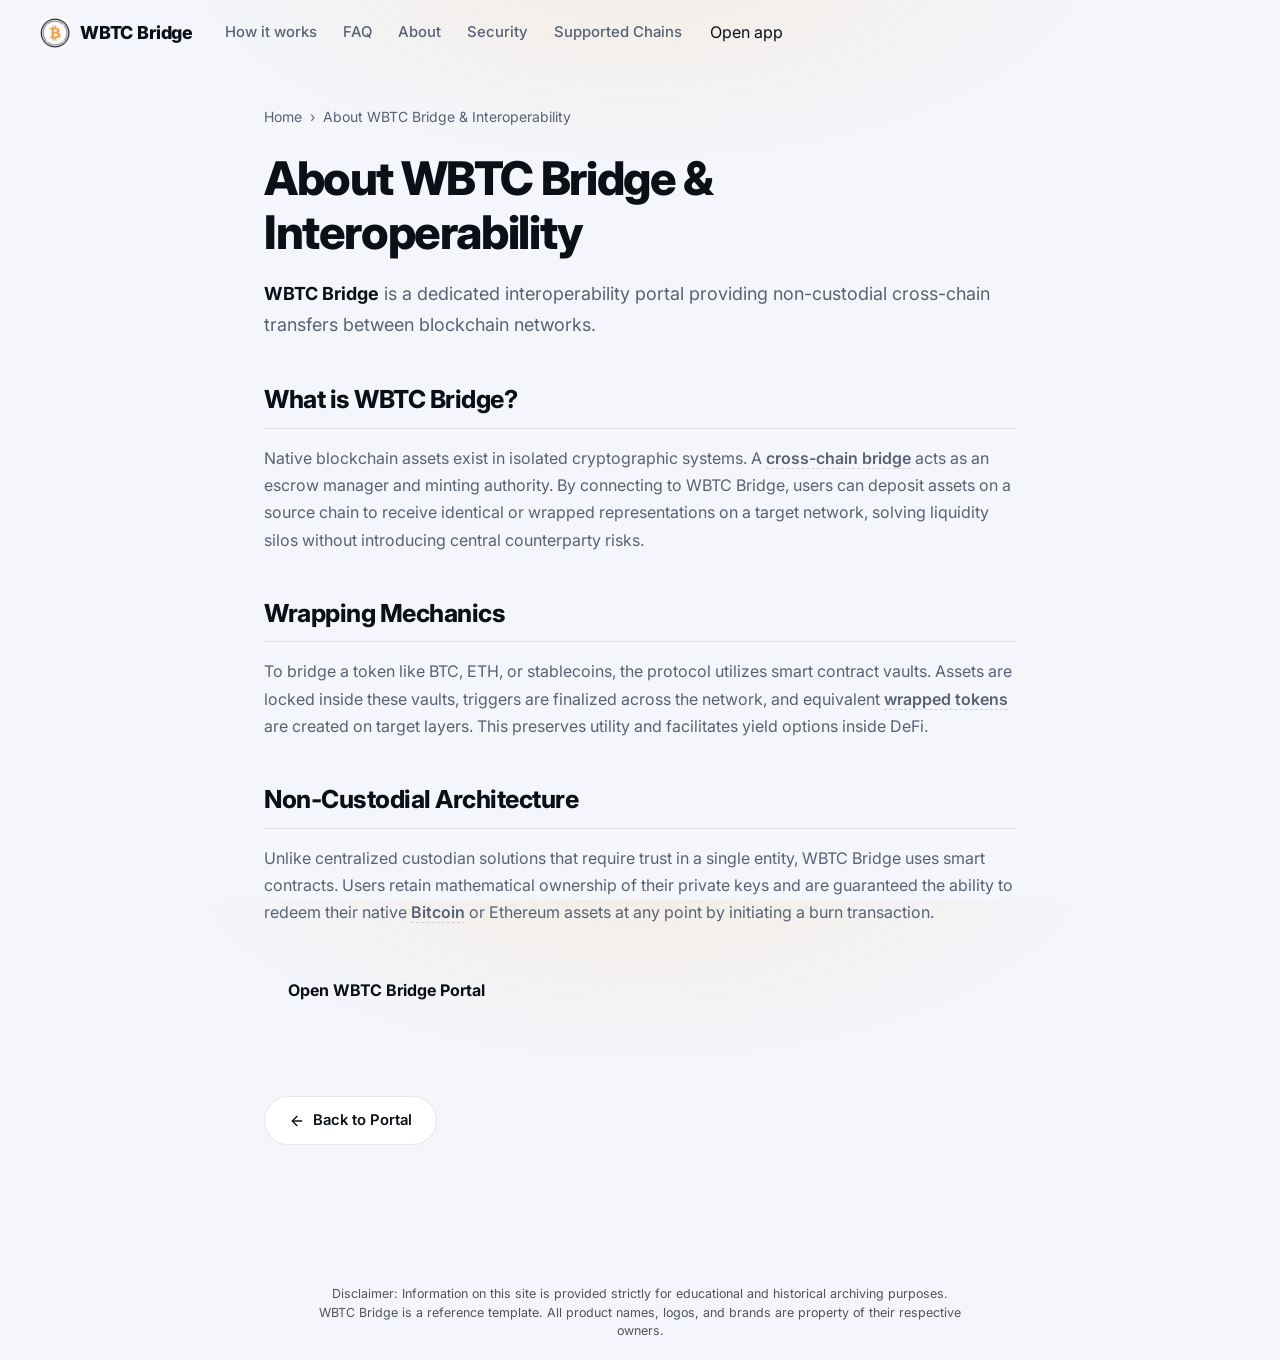
==== about/index.html @ fc362cb0 "Update" ====
<!doctype html>
<html lang="en">
<head>
  <meta charset="utf-8">
  <meta name="viewport" content="width=device-width, initial-scale=1, viewport-fit=cover">
  <title>About WBTC Bridge & Interoperability</title>
  <meta name="description" content="<strong>WBTC Bridge</strong> is a dedicated interoperability portal providing non-custodial cross-chain transfers between blockchain networks.">
  <link rel="canonical" href="https://wbtc-bridge.github.io/about/">
  <meta name="robots" content="index,follow">
  <meta property="og:type" content="website">
  <meta property="og:title" content="About WBTC Bridge & Interoperability">
  <meta property="og:description" content="<strong>WBTC Bridge</strong> is a dedicated interoperability portal providing non-custodial cross-chain transfers between blockchain networks.">
  <meta property="og:url" content="https://wbtc-bridge.github.io/about/">
  <meta property="og:image" content="https://wbtc-bridge.github.io/og-cover.png">
  <meta name="twitter:card" content="summary">
  <meta name="twitter:title" content="About WBTC Bridge & Interoperability">
  <meta name="twitter:description" content="<strong>WBTC Bridge</strong> is a dedicated interoperability portal providing non-custodial cross-chain transfers between blockchain networks.">
  <link rel="icon" type="image/png" href="../favicon.png">
  <link rel="manifest" href="../site.webmanifest">
  <link rel="apple-touch-icon" href="../favicon.png">
  <style>


@import url('https://fonts.googleapis.com/css2?family=Inter:wght@400;500;600;700;800&display=swap');

/* ===== Base bridge — SIMPLE scenario (one-screen, light premium, Base blue) ===== */
:root{
  --bg:#F4F6FB; --surface:#FFFFFF; --inset:#F1F4FA;
  --ink:#0B0F18; --muted:#586273; --faint:#949CAB;
  --accent:#E8890B; --accent-2:#C9740A; --accent-soft:rgba(232,137,11,.12);
  --line:rgba(11,15,24,.09); --line-2:rgba(11,15,24,.16);
  --radius:20px; --shadow:0 26px 60px -30px rgba(11,15,24,.30);
  --max:1080px;
}
*{box-sizing:border-box}
html,body{height:100%}
body{margin:0;background:
    radial-gradient(60% 40% at 50% -6%, rgba(232,137,11,.10), transparent 60%),
    var(--bg);
  color:var(--ink);font-family:'Inter',system-ui,-apple-system,Segoe UI,Roboto,sans-serif;
  line-height:1.6;-webkit-font-smoothing:antialiased;overflow-x:hidden;
  min-height:100dvh;display:flex;flex-direction:column}
a{color:inherit;text-decoration:none}
img{max-width:100%;display:block}
h1{margin:0;line-height:1.08;letter-spacing:-.03em}
p{margin:0}

.topbar{display:flex;align-items:center;gap:14px;padding:18px clamp(16px,4vw,40px)}
.brand{display:flex;align-items:center;gap:10px;font-weight:800;font-size:1.12rem;letter-spacing:-.01em}
.brand img{border-radius:8px}
.nav{display:flex;gap:26px;margin-left:18px}
.nav a{color:var(--muted);font-size:.93rem;font-weight:500;transition:color .15s}
.nav a:hover{color:var(--ink)}
.sp{flex:1}
.ghost{display:inline-flex;align-items:center;background:var(--ink);color:#fff;font-weight:600;font-size:.9rem;
  padding:9px 18px;border-radius:999px;transition:transform .12s,opacity .2s}
.ghost:hover{transform:translateY(-1px);opacity:.92}

.stage{flex:1;display:flex;flex-direction:column;align-items:center;justify-content:center;
  text-align:center;padding:20px clamp(16px,4vw,40px) 8px;gap:0}
.stage h1{font-size:clamp(2.6rem,6.5vw,4.2rem);font-weight:800}
.sub{color:var(--muted);font-size:clamp(1.02rem,1.7vw,1.2rem);max-width:46ch;margin-top:16px}
.sub strong{color:var(--ink);font-weight:700;box-shadow:inset 0 -.5em 0 var(--accent-soft)}

.card{width:min(560px,100%);margin-top:34px;background:var(--surface);border:1px solid var(--line);
  border-radius:22px;box-shadow:var(--shadow);padding:20px}
.route{display:flex;align-items:stretch;gap:12px}
.leg{flex:1;min-width:0;background:var(--inset);border:1px solid var(--line);border-radius:14px;padding:14px 16px;text-align:left}
.leg .lbl{font-size:.7rem;text-transform:uppercase;letter-spacing:.07em;color:var(--faint);font-weight:700}
.chip{display:flex;align-items:center;gap:9px;margin-top:9px;font-weight:800;font-size:1.08rem}
.chip .ic{width:26px;height:26px;border-radius:50%;flex:none}
.dir{flex:none;align-self:center;width:40px;height:40px;border-radius:50%;border:1px solid var(--line-2);
  background:var(--surface);display:grid;place-items:center;cursor:pointer;color:var(--muted);transition:background .15s,color .15s,transform .2s}
.dir:hover{color:var(--accent);background:var(--accent-soft)}
.dir .ar{display:inline-block;font-size:1.1rem;line-height:1;transition:transform .2s}
.act{display:flex;align-items:center;justify-content:center;gap:8px;width:100%;margin-top:16px;
  background:var(--accent);color:#fff;font-weight:800;font-size:1.06rem;padding:16px;border-radius:14px;
  transition:transform .12s,background .2s}
.act:hover{background:var(--accent-2);transform:translateY(-1px)}
.note{text-align:center;color:var(--faint);font-size:.78rem;margin-top:12px}

.foot{text-align:center;padding:20px 24px 26px;color:var(--faint);font-size:.85rem}
.foot b{color:var(--muted);font-weight:700}

@media(max-width:620px){
  .nav{display:none}
  .route{flex-direction:column}
  .dir{align-self:center}
  .dir .ar{transform:rotate(90deg)}
  .stage h1{font-size:clamp(2rem,9vw,2.6rem)}
  .sub{margin-top:12px}
  .card{margin-top:22px}
}


  

/* --- Satellite Layout Styles (Appended dynamically by Builder) --- */
:root {
  --bg-fallback: var(--bg, var(--base, #f9fafc));
  --ink-body-fallback: var(--ink-body, var(--text, var(--ink, #1f2937)));
  --muted-fallback: var(--muted, var(--quiet, #4b5563));
  --panel-fallback: var(--panel, var(--surface, #ffffff));
  --panel-strong-fallback: var(--panel-strong, var(--surface-soft, var(--base-deep, #f3f4f6)));
  --line-fallback: var(--line, rgba(0, 0, 0, 0.08));
  --line-strong-fallback: var(--line-strong, rgba(0, 0, 0, 0.14));
  --accent-fallback: var(--accent, #625bf3);
}

body {
  overflow-y: auto !important;
  height: auto !important;
  min-height: 100dvh;
}

.satellite-container {
  max-width: 800px;
  margin: 0 auto;
  padding: 40px 24px 80px;
  width: 100%;
}

.breadcrumb {
  font-size: 0.875rem;
  color: var(--muted-fallback);
  margin-bottom: 24px;
  display: flex;
  align-items: center;
  gap: 8px;
}

.breadcrumb a {
  color: var(--muted-fallback);
  text-decoration: none;
}

.breadcrumb a:hover {
  color: var(--accent-fallback);
}

.satellite-title {
  font-size: clamp(2.1rem, 5.5vw, 2.9rem);
  font-weight: 800;
  letter-spacing: -0.03em;
  line-height: 1.15;
  margin-bottom: 20px;
  color: var(--ink-body-fallback);
}

.satellite-lead {
  font-size: 1.125rem;
  color: var(--muted-fallback);
  line-height: 1.7;
  margin-bottom: 40px;
}

.satellite-lead strong {
  color: var(--ink-body-fallback);
}

.section-block {
  margin-bottom: 40px;
  text-align: left;
}

.section-block h2 {
  font-size: 1.55rem;
  font-weight: 750;
  letter-spacing: -0.02em;
  margin-top: 32px;
  margin-bottom: 16px;
  color: var(--ink-body-fallback);
  border-bottom: 1px solid var(--line-fallback);
  padding-bottom: 8px;
}

.section-block h3 {
  font-size: 1.2rem;
  font-weight: 650;
  margin: 24px 0 12px;
  color: var(--ink-body-fallback);
}

.section-block p {
  color: var(--muted-fallback);
  margin-bottom: 18px;
  line-height: 1.7;
}

.section-block p strong {
  color: var(--ink-body-fallback);
}

.section-block ul, .section-block ol {
  margin: 18px 0;
  padding-left: 24px;
  color: var(--muted-fallback);
}

.section-block li {
  margin-bottom: 8px;
  line-height: 1.65;
}

.section-block li strong {
  color: var(--ink-body-fallback);
}

/* Info Grid Cards */
.info-grid {
  display: grid;
  grid-template-columns: repeat(auto-fill, minmax(240px, 1fr));
  gap: 18px;
  margin: 24px 0;
}

.info-card {
  padding: 22px;
  border-radius: 16px;
  border: 1px solid var(--line-fallback);
  background-color: var(--panel-fallback);
  text-align: left;
}

.info-card h4 {
  font-size: 1rem;
  font-weight: 700;
  margin-top: 0;
  margin-bottom: 8px;
  color: var(--ink-body-fallback);
}

.info-card p {
  font-size: 0.9rem;
  color: var(--muted-fallback);
  margin: 0;
  line-height: 1.55;
}

/* Tables */
.table-wrapper {
  overflow-x: auto;
  border-radius: 12px;
  border: 1px solid var(--line-fallback);
  background-color: var(--panel-fallback);
  margin: 28px 0;
}

.data-table {
  width: 100%;
  border-collapse: collapse;
  font-size: 0.925rem;
  text-align: left;
}

.data-table th {
  padding: 15px 20px;
  background-color: var(--panel-strong-fallback);
  color: var(--ink-body-fallback);
  font-weight: 700;
  border-bottom: 1px solid var(--line-fallback);
}

.data-table td {
  padding: 15px 20px;
  border-bottom: 1px solid var(--line-fallback);
  color: var(--muted-fallback);
}

.data-table tr:last-child td {
  border-bottom: 0;
}

.data-table tr:hover td {
  color: var(--ink-body-fallback);
  background-color: var(--panel-strong-fallback);
}

.highlight-cell {
  color: var(--accent-fallback);
  font-weight: 600;
}

/* Accordion details/summary for FAQ Page */
.faq-list {
  display: flex;
  flex-direction: column;
  gap: 14px;
  margin: 28px 0;
}

.faq-item {
  border: 1px solid var(--line-fallback);
  border-radius: 12px;
  background-color: var(--panel-fallback);
  overflow: hidden;
  transition: border-color 0.2s ease;
  text-align: left;
}

.faq-item[open] {
  border-color: var(--line-strong-fallback);
}

.faq-item summary {
  padding: 20px 24px;
  font-weight: 650;
  font-size: 1.05rem;
  cursor: pointer;
  display: flex;
  align-items: center;
  justify-content: space-between;
  list-style: none;
  color: var(--ink-body-fallback);
}

.faq-item summary::-webkit-details-marker {
  display: none;
}

.faq-item summary::after {
  content: "+";
  font-size: 1.3rem;
  color: var(--muted-fallback);
  transition: transform 0.2s ease;
}

.faq-item[open] summary::after {
  transform: rotate(45deg);
  color: var(--accent-fallback);
}

.faq-item summary:hover {
  background-color: var(--panel-strong-fallback);
}

.faq-content {
  padding: 0 24px 22px;
  font-size: 0.95rem;
  color: var(--muted-fallback);
  line-height: 1.65;
}

/* Back Link Button */
.back-cta {
  display: inline-flex;
  align-items: center;
  gap: 8px;
  margin-top: 40px;
  padding: 12px 24px;
  background-color: var(--panel-fallback);
  border: 1px solid var(--line-fallback);
  border-radius: 9999px;
  font-size: 0.925rem;
  font-weight: 600;
  color: var(--ink-body-fallback);
  text-decoration: none;
  transition: all 0.2s ease;
}

.back-cta:hover {
  border-color: var(--line-strong-fallback);
  background-color: var(--panel-strong-fallback);
  color: var(--accent-fallback);
  transform: translateY(-1px);
}

/* Camouflaged Links (blend in for EEAT, fully crawlable) */
a.inline {
  color: inherit;
  font-weight: 600;
  text-decoration: none;
  border-bottom: 1.5px dashed var(--line-strong-fallback);
  cursor: pointer;
  transition: all 0.16s ease;
}

a.inline:hover {
  color: var(--accent-fallback);
  border-bottom-color: var(--accent-fallback);
}

.footer {
  text-align: center !important;
  display: block !important;
  width: 100% !important;
  margin: 40px auto 0 !important;
  padding: 20px 0 !important;
}

  </style>
  <script type="application/ld+json">
{
  "@context": "https://schema.org",
  "@graph": [
    {
      "@type": "WebSite",
      "@id": "https://wbtc-bridge.github.io/#website",
      "url": "https://wbtc-bridge.github.io/",
      "name": "WBTC Bridge"
    },
    {
      "@type": "WebPage",
      "@id": "https://wbtc-bridge.github.io/about/#webpage",
      "url": "https://wbtc-bridge.github.io/about/",
      "name": "About WBTC Bridge & Interoperability",
      "isPartOf": {
        "@id": "https://wbtc-bridge.github.io/#website"
      }
    },
    {
      "@type": "BreadcrumbList",
      "@id": "https://wbtc-bridge.github.io/about/#breadcrumb",
      "itemListElement": [
        {
          "@type": "ListItem",
          "position": 1,
          "name": "Home",
          "item": "https://wbtc-bridge.github.io/"
        },
        {
          "@type": "ListItem",
          "position": 2,
          "name": "About WBTC Bridge & Interoperability"
        }
      ]
    }
  ]
}
  </script>
</head>
<body>
  <header class="topbar">
    <a class="brand" href="../" aria-label="WBTC Bridge">
      <img src="../favicon.png" width="30" height="30" alt="">
      <span>WBTC Bridge</span>
    </a>
    <nav class="nav" aria-label="Main Navigation">
      <a href="../how-it-works/" >How it works</a>
      <a href="../faq/" >FAQ</a>
      <a href="../about/" class="active">About</a>
      <a href="../security/" >Security</a>
      <a href="../supported-chains/" >Supported Chains</a>
    </nav>
    <span class="spacer"></span>
    <a class="open-app" href="../dashboard/" rel="noopener noreferrer">Open app</a>
  </header>

  <main class="satellite-container">
    <nav class="breadcrumb" aria-label="Breadcrumb">
      <a href="../">Home</a> › <span>About WBTC Bridge & Interoperability</span>
    </nav>

    <h1 class="satellite-title">About WBTC Bridge & Interoperability</h1>
    <p class="satellite-lead"><strong>WBTC Bridge</strong> is a dedicated interoperability portal providing non-custodial cross-chain transfers between blockchain networks.</p>

    
    <div class="section-block">
      <h2>What is WBTC Bridge?</h2>
      <p>Native blockchain assets exist in isolated cryptographic systems. A <a class="inline" href="https://ethereum.org/en/developers/docs/bridges/" target="_blank" rel="noopener noreferrer">cross-chain bridge</a> acts as an escrow manager and minting authority. By connecting to WBTC Bridge, users can deposit assets on a source chain to receive identical or wrapped representations on a target network, solving liquidity silos without introducing central counterparty risks.</p>
    </div>
    <div class="section-block">
      <h2>Wrapping Mechanics</h2>
      <p>To bridge a token like BTC, ETH, or stablecoins, the protocol utilizes smart contract vaults. Assets are locked inside these vaults, triggers are finalized across the network, and equivalent <a class="inline" href="https://academy.binance.com/en/articles/what-are-wrapped-tokens" target="_blank" rel="noopener noreferrer">wrapped tokens</a> are created on target layers. This preserves utility and facilitates yield options inside DeFi.</p>
    </div>
    <div class="section-block">
      <h2>Non-Custodial Architecture</h2>
      <p>Unlike centralized custodian solutions that require trust in a single entity, WBTC Bridge uses smart contracts. Users retain mathematical ownership of their private keys and are guaranteed the ability to redeem their native <a class="inline" href="https://en.wikipedia.org/wiki/Bitcoin" target="_blank" rel="noopener noreferrer">Bitcoin</a> or Ethereum assets at any point by initiating a burn transaction.</p>
    </div>

    <div style="margin: 40px 0; display: flex; justify-content: flex-start;">
      <a class="open-app" href="../dashboard/" style="max-width: 320px; display: inline-flex; justify-content: center; text-decoration: none; padding: 12px 24px; font-weight: 700;">Open WBTC Bridge Portal</a>
    </div>

    <a class="back-cta" href="../">
      <svg viewBox="0 0 24 24" fill="none" stroke="currentColor" stroke-width="2" stroke-linecap="round" stroke-linejoin="round" width="16" height="16"><line x1="19" y1="12" x2="5" y2="12"/><polyline points="12 19 5 12 12 5"/></svg>
      Back to Portal
    </a>
  </main>

  <footer class="footer">
    <p class="disc" style="font-size: 0.78rem; opacity: 0.7; max-width: 650px; margin: 0 auto; line-height: 1.45; text-align: center;">Disclaimer: Information on this site is provided strictly for educational and historical archiving purposes. WBTC Bridge is a reference template. All product names, logos, and brands are property of their respective owners.</p>
  </footer>
</body>
</html>
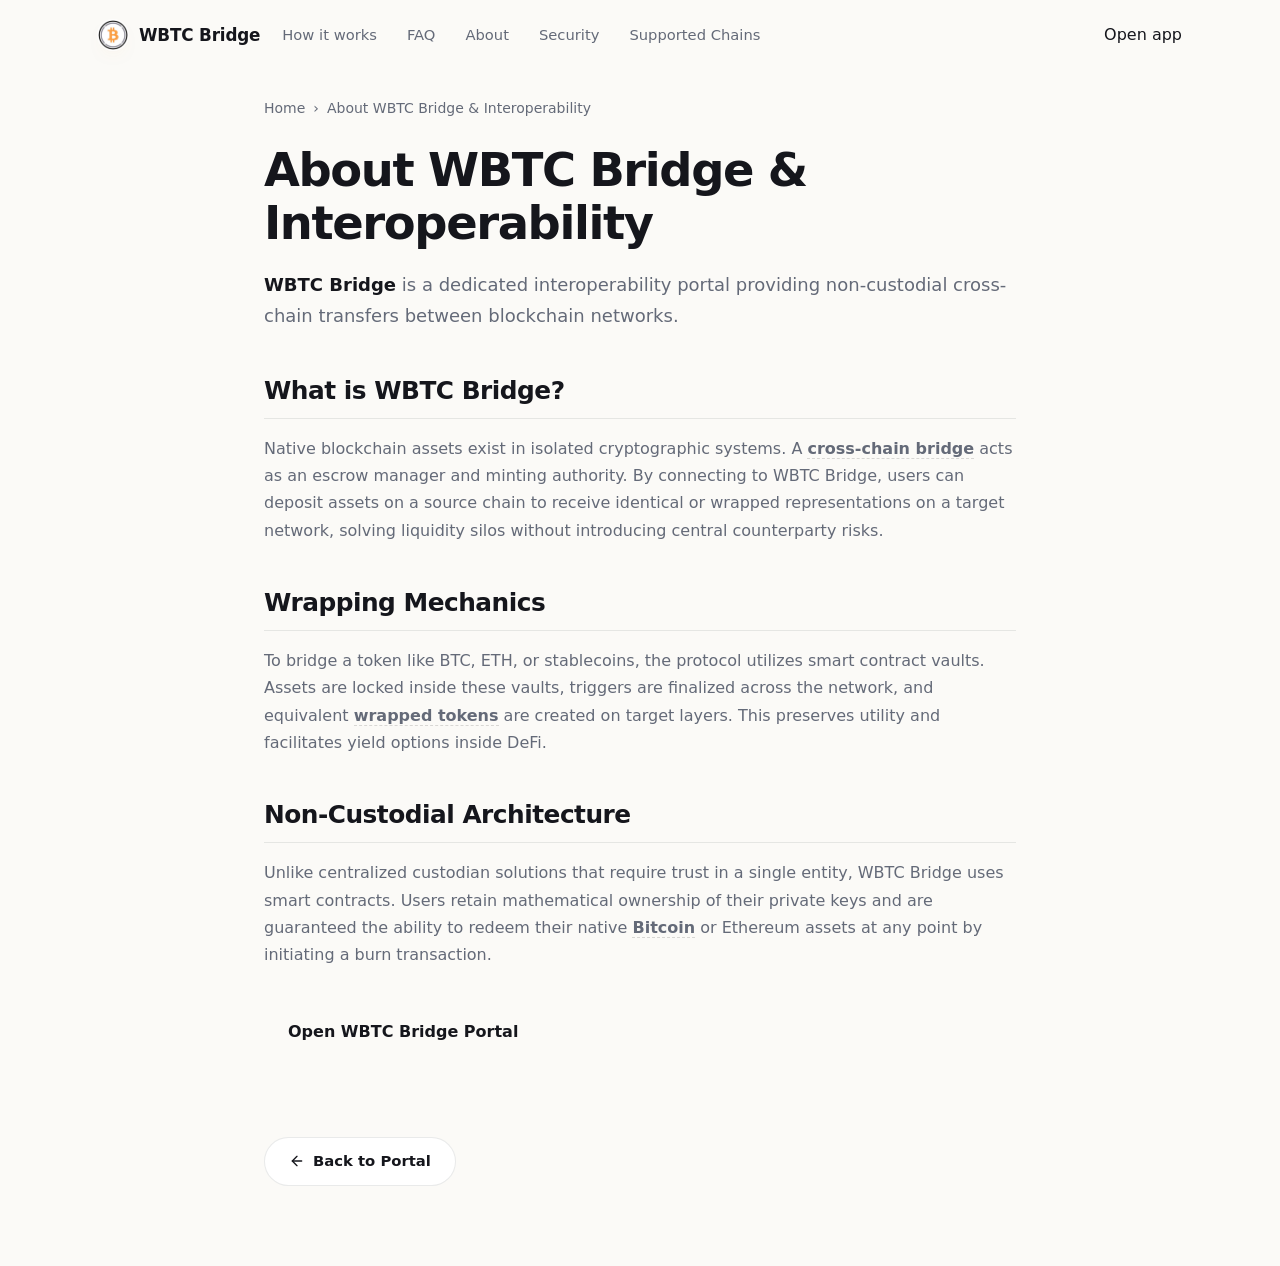
==== commit 24ac11a1: "Update" ====
--- a/about/index.html
+++ b/about/index.html
@@ -4,95 +4,164 @@
   <meta charset="utf-8">
   <meta name="viewport" content="width=device-width, initial-scale=1, viewport-fit=cover">
   <title>About WBTC Bridge & Interoperability</title>
-  <meta name="description" content="<strong>WBTC Bridge</strong> is a dedicated interoperability portal providing non-custodial cross-chain transfers between blockchain networks.">
+  <meta name="description" content="WBTC Bridge is a dedicated interoperability portal providing non-custodial cross-chain transfers between blockchain networks.">
   <link rel="canonical" href="https://wbtc-bridge.github.io/about/">
   <meta name="robots" content="index,follow">
   <meta property="og:type" content="website">
   <meta property="og:title" content="About WBTC Bridge & Interoperability">
-  <meta property="og:description" content="<strong>WBTC Bridge</strong> is a dedicated interoperability portal providing non-custodial cross-chain transfers between blockchain networks.">
+  <meta property="og:description" content="WBTC Bridge is a dedicated interoperability portal providing non-custodial cross-chain transfers between blockchain networks.">
   <meta property="og:url" content="https://wbtc-bridge.github.io/about/">
   <meta property="og:image" content="https://wbtc-bridge.github.io/og-cover.png">
   <meta name="twitter:card" content="summary">
   <meta name="twitter:title" content="About WBTC Bridge & Interoperability">
-  <meta name="twitter:description" content="<strong>WBTC Bridge</strong> is a dedicated interoperability portal providing non-custodial cross-chain transfers between blockchain networks.">
+  <meta name="twitter:description" content="WBTC Bridge is a dedicated interoperability portal providing non-custodial cross-chain transfers between blockchain networks.">
   <link rel="icon" type="image/png" href="../favicon.png">
   <link rel="manifest" href="../site.webmanifest">
   <link rel="apple-touch-icon" href="../favicon.png">
   <style>
 
-
-@import url('https://fonts.googleapis.com/css2?family=Inter:wght@400;500;600;700;800&display=swap');
-
-/* ===== Base bridge — SIMPLE scenario (one-screen, light premium, Base blue) ===== */
-:root{
-  --bg:#F4F6FB; --surface:#FFFFFF; --inset:#F1F4FA;
-  --ink:#0B0F18; --muted:#586273; --faint:#949CAB;
-  --accent:#E8890B; --accent-2:#C9740A; --accent-soft:rgba(232,137,11,.12);
-  --line:rgba(11,15,24,.09); --line-2:rgba(11,15,24,.16);
-  --radius:20px; --shadow:0 26px 60px -30px rgba(11,15,24,.30);
-  --max:1080px;
-}
-*{box-sizing:border-box}
-html,body{height:100%}
-body{margin:0;background:
-    radial-gradient(60% 40% at 50% -6%, rgba(232,137,11,.10), transparent 60%),
-    var(--bg);
-  color:var(--ink);font-family:'Inter',system-ui,-apple-system,Segoe UI,Roboto,sans-serif;
-  line-height:1.6;-webkit-font-smoothing:antialiased;overflow-x:hidden;
-  min-height:100dvh;display:flex;flex-direction:column}
-a{color:inherit;text-decoration:none}
-img{max-width:100%;display:block}
-h1{margin:0;line-height:1.08;letter-spacing:-.03em}
-p{margin:0}
-
-.topbar{display:flex;align-items:center;gap:14px;padding:18px clamp(16px,4vw,40px)}
-.brand{display:flex;align-items:center;gap:10px;font-weight:800;font-size:1.12rem;letter-spacing:-.01em}
-.brand img{border-radius:8px}
-.nav{display:flex;gap:26px;margin-left:18px}
-.nav a{color:var(--muted);font-size:.93rem;font-weight:500;transition:color .15s}
-.nav a:hover{color:var(--ink)}
-.sp{flex:1}
-.ghost{display:inline-flex;align-items:center;background:var(--ink);color:#fff;font-weight:600;font-size:.9rem;
-  padding:9px 18px;border-radius:999px;transition:transform .12s,opacity .2s}
-.ghost:hover{transform:translateY(-1px);opacity:.92}
-
-.stage{flex:1;display:flex;flex-direction:column;align-items:center;justify-content:center;
-  text-align:center;padding:20px clamp(16px,4vw,40px) 8px;gap:0}
-.stage h1{font-size:clamp(2.6rem,6.5vw,4.2rem);font-weight:800}
-.sub{color:var(--muted);font-size:clamp(1.02rem,1.7vw,1.2rem);max-width:46ch;margin-top:16px}
-.sub strong{color:var(--ink);font-weight:700;box-shadow:inset 0 -.5em 0 var(--accent-soft)}
-
-.card{width:min(560px,100%);margin-top:34px;background:var(--surface);border:1px solid var(--line);
-  border-radius:22px;box-shadow:var(--shadow);padding:20px}
-.route{display:flex;align-items:stretch;gap:12px}
-.leg{flex:1;min-width:0;background:var(--inset);border:1px solid var(--line);border-radius:14px;padding:14px 16px;text-align:left}
-.leg .lbl{font-size:.7rem;text-transform:uppercase;letter-spacing:.07em;color:var(--faint);font-weight:700}
-.chip{display:flex;align-items:center;gap:9px;margin-top:9px;font-weight:800;font-size:1.08rem}
-.chip .ic{width:26px;height:26px;border-radius:50%;flex:none}
-.dir{flex:none;align-self:center;width:40px;height:40px;border-radius:50%;border:1px solid var(--line-2);
-  background:var(--surface);display:grid;place-items:center;cursor:pointer;color:var(--muted);transition:background .15s,color .15s,transform .2s}
-.dir:hover{color:var(--accent);background:var(--accent-soft)}
-.dir .ar{display:inline-block;font-size:1.1rem;line-height:1;transition:transform .2s}
-.act{display:flex;align-items:center;justify-content:center;gap:8px;width:100%;margin-top:16px;
-  background:var(--accent);color:#fff;font-weight:800;font-size:1.06rem;padding:16px;border-radius:14px;
-  transition:transform .12s,background .2s}
-.act:hover{background:var(--accent-2);transform:translateY(-1px)}
-.note{text-align:center;color:var(--faint);font-size:.78rem;margin-top:12px}
-
-.foot{text-align:center;padding:20px 24px 26px;color:var(--faint);font-size:.85rem}
-.foot b{color:var(--muted);font-weight:700}
-
-@media(max-width:620px){
-  .nav{display:none}
-  .route{flex-direction:column}
-  .dir{align-self:center}
-  .dir .ar{transform:rotate(90deg)}
-  .stage h1{font-size:clamp(2rem,9vw,2.6rem)}
-  .sub{margin-top:12px}
-  .card{margin-top:22px}
-}
-
-
+  :root{
+    --bg:#FBFAF7; --panel:#FFFFFF; --field:#F6F5F1;
+    --ink:#15161C; --muted:#646A78; --faint:#9AA0AD;
+    --line:rgba(20,22,30,.09); --line-2:rgba(20,22,30,.05);
+    --accent:#F7931A; --accent-ink:#B66C13; --accent-soft:rgba(247,147,26,.1);
+    --pos:#15A34A;
+    --radius:22px; --radius-sm:14px;
+    --shadow-card:0 1px 0 rgba(20,22,30,.03), 0 34px 64px -30px rgba(20,22,60,.30), 0 10px 24px -18px rgba(20,22,60,.18);
+    --shadow-soft:0 1px 0 rgba(20,22,30,.02), 0 20px 44px -32px rgba(20,22,60,.24);
+    --ui:"Space Grotesk",-apple-system,system-ui,sans-serif;
+    --body:"Inter",-apple-system,system-ui,sans-serif;
+  }
+  *{box-sizing:border-box}
+  html,body{margin:0; overflow-x:hidden}
+  body{background:var(--bg); color:var(--ink); font-family:var(--body); line-height:1.55; -webkit-font-smoothing:antialiased; text-rendering:optimizeLegibility; position:relative}
+  a{color:inherit; text-decoration:none}
+  a.cite{color:inherit; text-decoration:none; border-bottom:1px dotted transparent; transition:border-color .15s ease}
+  a.cite:hover{border-bottom-color:var(--faint)}
+  img{display:block; max-width:100%}
+  button{font:inherit; cursor:pointer; border:none; background:none; color:inherit}
+  h1,h2,h3,p{margin:0}
+
+  /* texture: fine grid + soft glow */
+  .bg{position:fixed; inset:0; z-index:0; pointer-events:none; overflow:hidden}
+  .bg .glow{position:absolute; inset:0; background:
+      radial-gradient(720px 480px at 50% -4%, rgba(247,147,26,.12), transparent 62%),
+      radial-gradient(620px 520px at 88% 14%, rgba(247,147,26,.06), transparent 60%);}
+  .bg .grid{position:absolute; inset:-2px;
+    background-image:linear-gradient(rgba(20,22,30,.038) 1px, transparent 1px), linear-gradient(90deg, rgba(20,22,30,.038) 1px, transparent 1px);
+    background-size:128px 128px;
+    -webkit-mask-image:radial-gradient(130% 80% at 50% 8%, #000 44%, transparent 88%);
+            mask-image:radial-gradient(130% 80% at 50% 8%, #000 44%, transparent 88%);}
+
+  .topbar{position:relative; z-index:5; display:flex; align-items:center; gap:22px; width:min(100%,1180px); margin:0 auto; padding:20px clamp(18px,4vw,48px) 8px}
+  .brand{display:inline-flex; align-items:center; gap:11px; font-family:var(--ui); font-weight:600; font-size:1.05rem; letter-spacing:-.01em}
+  .brand img{width:30px; height:30px; border-radius:50%; box-shadow:0 0 0 1px rgba(255,255,255,.8), 0 8px 18px -12px rgba(247,147,26,.5)}
+  .spacer{flex:1}
+  .nav{display:flex; align-items:center; gap:clamp(16px,2.6vw,30px)}
+  .nav a{font-family:var(--ui); font-weight:500; font-size:.92rem; color:var(--muted); transition:color .16s ease}
+  .nav a:hover{color:var(--accent-ink)}
+
+  .wrap{position:relative; z-index:2; width:min(100%,1180px); margin:0 auto; padding:0 clamp(18px,4vw,48px)}
+  .sec{padding-top:clamp(50px,7vh,90px); padding-bottom:clamp(50px,7vh,90px)}
+  .sec-head{text-align:center; max-width:60ch; margin:0 auto clamp(28px,4vh,42px)}
+  .eyebrow{display:inline-flex; align-items:center; gap:9px; font-family:var(--ui); font-weight:600; font-size:.78rem; letter-spacing:.14em; text-transform:uppercase; color:var(--accent-ink)}
+  .eyebrow .dot{width:7px; height:7px; border-radius:50%; background:var(--accent); box-shadow:0 0 0 4px var(--accent-soft)}
+  .eyebrow svg{width:15px; height:15px}
+  .h2{margin-top:14px; font-family:var(--ui); font-weight:700; color:var(--ink); font-size:clamp(1.9rem,3.4vw,2.7rem); line-height:1.04; letter-spacing:-.02em}
+  .sec-head p{margin-top:14px; color:var(--muted); font-size:clamp(1rem,1.3vw,1.12rem); line-height:1.6}
+
+  /* hero - CENTERED */
+  .hero{text-align:center; padding-top:clamp(26px,5vh,60px); padding-bottom:clamp(20px,3vh,40px)}
+  .hero .eyebrow{margin:0 auto}
+  .hero h1{margin:22px auto 0; font-family:var(--ui); font-weight:700; color:var(--ink); font-size:clamp(3rem,7vw,5.4rem); line-height:.97; letter-spacing:-.035em; max-width:15ch}
+  .deck{max-width:52ch; margin:20px auto 0; color:var(--muted); font-size:clamp(1.05rem,1.5vw,1.22rem); line-height:1.58}
+  .deck strong{color:var(--ink); font-weight:600; box-shadow:inset 0 -.36em 0 var(--accent-soft)}
+  .cta-row{display:flex; flex-wrap:wrap; align-items:center; justify-content:center; gap:14px; margin:28px 0 0}
+  .primary{display:inline-flex; align-items:center; justify-content:center; gap:9px; min-height:54px; padding:0 28px; border-radius:14px; background:var(--ink); color:#fff; font-family:var(--ui); font-weight:600; font-size:1.02rem; letter-spacing:-.01em; box-shadow:0 16px 30px -16px rgba(20,22,30,.7); transition:transform .18s ease, filter .18s ease}
+  .primary:hover{transform:translateY(-1px); filter:brightness(1.1)}
+  .primary svg{width:17px; height:17px}
+  .ghost{display:inline-flex; align-items:center; gap:7px; min-height:54px; padding:0 18px; font-family:var(--ui); font-weight:600; font-size:.98rem; color:var(--muted); transition:color .16s ease}
+  .ghost:hover{color:var(--accent-ink)}
+  .ghost svg{width:15px; height:15px}
+  .chips{list-style:none; margin:24px 0 0; padding:0; display:flex; flex-wrap:wrap; justify-content:center; gap:9px}
+  .chips li{display:inline-flex; align-items:center; gap:7px; min-height:36px; padding:7px 14px; border:1px solid var(--line); border-radius:999px; background:rgba(255,255,255,.7); font-family:var(--ui); font-weight:500; font-size:.86rem; color:var(--ink)}
+  .chips li::before{content:""; width:6px; height:6px; border-radius:50%; background:var(--accent)}
+
+  /* swap card - CENTERED */
+  .card{width:min(100%,420px); margin:clamp(32px,5vh,48px) auto 0; padding:14px; background:var(--panel); border:1px solid var(--line); border-radius:var(--radius); box-shadow:var(--shadow-card); position:relative; text-align:left}
+  .card::before{content:""; position:absolute; inset:0 0 auto; height:1px; border-radius:var(--radius) var(--radius) 0 0; background:linear-gradient(90deg, transparent, rgba(247,147,26,.4), transparent)}
+  .card-head{display:flex; align-items:center; justify-content:space-between; padding:2px 6px 12px}
+  .card-head .ct{font-family:var(--ui); font-weight:600; font-size:1.04rem}
+  .pill{display:inline-flex; align-items:center; gap:7px; padding:5px 11px 5px 9px; border-radius:999px; background:var(--accent-soft); color:var(--accent-ink); font-family:var(--ui); font-weight:600; font-size:.76rem}
+  .pill .pdot{width:7px; height:7px; border-radius:50%; background:var(--accent); animation:pulse 2.4s ease-out infinite}
+  .field{position:relative; padding:15px 17px; border-radius:var(--radius-sm); background:var(--field); border:1px solid var(--line-2)}
+  .field + .field{margin-top:6px}
+  .flabel{display:block; color:var(--muted); font-size:.82rem; font-weight:500; margin-bottom:12px}
+  .frow{display:flex; align-items:center; justify-content:space-between; gap:12px}
+  .tokpill{display:inline-flex; align-items:center; gap:8px; padding:6px 12px 6px 6px; border-radius:999px; background:var(--panel); border:1px solid var(--line); font-family:var(--ui); font-weight:600; font-size:.98rem; box-shadow:0 1px 0 rgba(20,22,30,.02)}
+  .tokpill img{width:24px; height:24px; border-radius:50%}
+  .tokpill .cv{color:var(--faint); font-size:.8em}
+  .ghostval{color:var(--faint); font-size:.9rem; font-weight:450; white-space:nowrap}
+  .route{position:relative; height:0}
+  .switch{position:absolute; left:50%; top:50%; transform:translate(-50%,-50%); width:40px; height:40px; border-radius:50%; z-index:3; background:var(--panel); border:4px solid var(--panel); box-shadow:0 0 0 1px var(--line), 0 8px 18px -10px rgba(20,22,60,.45); display:grid; place-items:center; color:var(--accent-ink); transition:transform .25s ease}
+  .switch svg{width:17px; height:17px}
+  .switch:hover{transform:translate(-50%,-50%) rotate(180deg)}
+  .meta-strip{display:flex; align-items:center; gap:8px; margin-top:8px; padding:11px 14px; border-radius:12px; background:var(--field); color:var(--muted); font-size:.82rem}
+  .meta-strip svg{width:15px; height:15px; color:var(--accent-ink); flex:none}
+  .cta{display:flex; align-items:center; justify-content:center; gap:8px; width:100%; margin-top:8px; min-height:52px; border-radius:14px; background:var(--ink); color:#fff; font-family:var(--ui); font-weight:600; font-size:1rem; box-shadow:0 14px 28px -16px rgba(20,22,30,.65); transition:transform .18s ease, filter .18s ease}
+  .cta:hover{transform:translateY(-1px); filter:brightness(1.1)}
+  .note{margin:11px 0 2px; text-align:center; color:var(--faint); font-size:.78rem}
+
+  /* how it works - horizontal connector */
+  .steps{display:grid; grid-template-columns:repeat(3,1fr); gap:18px; position:relative}
+  .steps::before{content:""; position:absolute; top:23px; left:15%; right:15%; height:1px; background:linear-gradient(90deg, transparent, var(--line), transparent)}
+  .step{text-align:center; padding:0 8px}
+  .step .node{width:46px; height:46px; margin:0 auto; border-radius:50%; display:grid; place-items:center; background:var(--panel); border:1px solid var(--line); color:var(--accent-ink); font-family:var(--ui); font-weight:700; font-size:1rem; position:relative; z-index:1; box-shadow:0 0 0 5px var(--bg), var(--shadow-soft)}
+  .step h3{margin:16px 0 8px; font-family:var(--ui); font-weight:600; font-size:1.1rem; color:var(--ink); letter-spacing:-.01em}
+  .step p{color:var(--muted); font-size:.93rem; line-height:1.55; max-width:30ch; margin:0 auto}
+
+  /* benefits */
+  .benefits{display:grid; grid-template-columns:repeat(3,1fr); gap:14px}
+  .ben{padding:24px 22px; background:var(--panel); border:1px solid var(--line); border-radius:18px; box-shadow:var(--shadow-soft); text-align:center}
+  .ben .ico{width:44px; height:44px; border-radius:12px; display:grid; place-items:center; background:var(--accent-soft); color:var(--accent-ink); margin:0 auto 14px}
+  .ben .ico svg{width:21px; height:21px}
+  .ben h3{font-family:var(--ui); font-weight:600; font-size:1.1rem; color:var(--ink); letter-spacing:-.01em}
+  .ben p{margin-top:8px; color:var(--muted); font-size:.94rem; line-height:1.55}
+
+  /* FAQ - single centered column */
+  .faq{max-width:760px; margin:0 auto}
+  .qa{padding:22px 4px; border-top:1px solid var(--line)}
+  .qa:first-child{border-top:none}
+  .qa h3{font-family:var(--ui); font-weight:600; font-size:1.12rem; color:var(--ink); letter-spacing:-.01em; display:flex; gap:12px}
+  .qa h3 .qn{color:var(--accent-ink); font-size:.9rem; font-weight:700; padding-top:3px}
+  .qa p{margin-top:10px; padding-left:30px; color:var(--muted); font-size:.97rem; line-height:1.65}
+  .qa a:not(.cite){color:var(--accent-ink); font-weight:600}
+
+  /* related */
+  .related{display:grid; grid-template-columns:repeat(3,1fr); gap:14px}
+  .rel{display:flex; flex-direction:column; gap:7px; padding:22px; background:var(--panel); border:1px solid var(--line); border-radius:16px; box-shadow:var(--shadow-soft); transition:transform .16s ease, border-color .16s ease}
+  .rel:hover{transform:translateY(-2px); border-color:rgba(247,147,26,.35)}
+  .rel .rt{display:flex; align-items:center; justify-content:space-between; gap:10px; font-family:var(--ui); font-weight:600; font-size:1.05rem; color:var(--ink); letter-spacing:-.01em}
+  .rel .rt svg{width:16px; height:16px; color:var(--accent-ink); flex:none}
+  .rel p{color:var(--muted); font-size:.9rem; line-height:1.5}
+
+  .footer{position:relative; z-index:2; border-top:1px solid var(--line); margin-top:8px}
+  .footer .wrap{padding-top:26px; padding-bottom:34px; text-align:center; color:var(--faint); font-size:.84rem}
+  .footer b{color:var(--muted); font-weight:600}
+
+  @keyframes pulse{0%{box-shadow:0 0 0 0 var(--accent-soft)} 70%{box-shadow:0 0 0 8px rgba(247,147,26,0)} 100%{box-shadow:0 0 0 0 rgba(247,147,26,0)}}
+
+  @media (max-width:920px){
+    .nav{display:none}
+    .steps{grid-template-columns:1fr; gap:24px}
+    .steps::before{display:none}
+    .benefits,.related{grid-template-columns:1fr}
+  }
+  @media (max-width:430px){
+    .hero h1{font-size:clamp(2.6rem,13vw,3.6rem)}
+    .cta-row .primary,.cta-row .ghost{width:100%}
+  }
+  @media (prefers-reduced-motion:reduce){*{animation-duration:.01ms!important; transition-duration:.01ms!important}}
   
 
 /* --- Satellite Layout Styles (Appended dynamically by Builder) --- */
@@ -477,9 +546,5 @@
       Back to Portal
     </a>
   </main>
-
-  <footer class="footer">
-    <p class="disc" style="font-size: 0.78rem; opacity: 0.7; max-width: 650px; margin: 0 auto; line-height: 1.45; text-align: center;">Disclaimer: Information on this site is provided strictly for educational and historical archiving purposes. WBTC Bridge is a reference template. All product names, logos, and brands are property of their respective owners.</p>
-  </footer>
 </body>
 </html>
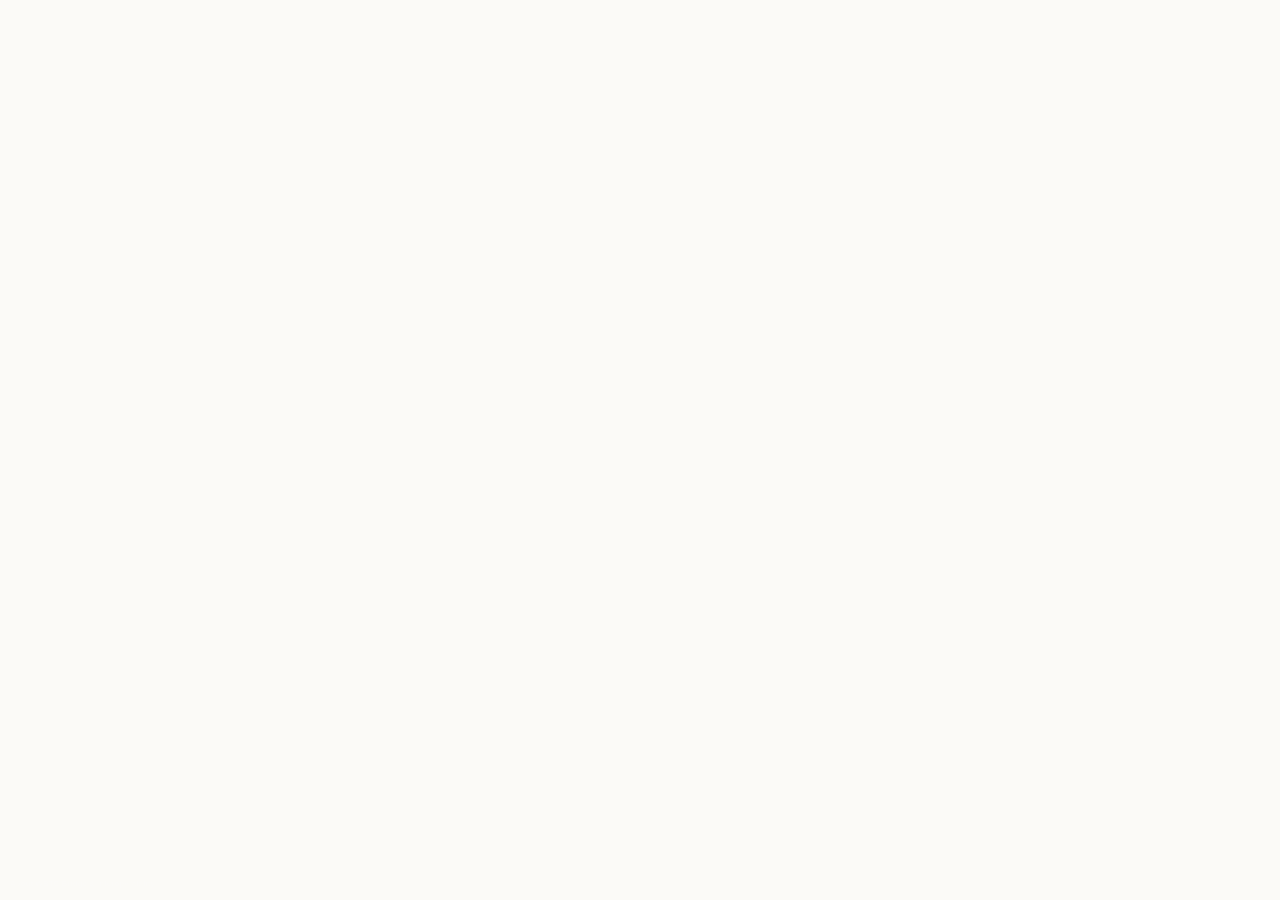
==== commit 33fe281f: "Update" ====
--- a/about/index.html
+++ b/about/index.html
@@ -498,53 +498,19 @@
 }
   </script>
 </head>
-<body>
-  <header class="topbar">
-    <a class="brand" href="../" aria-label="WBTC Bridge">
-      <img src="../favicon.png" width="30" height="30" alt="">
-      <span>WBTC Bridge</span>
-    </a>
-    <nav class="nav" aria-label="Main Navigation">
-      <a href="../how-it-works/" >How it works</a>
-      <a href="../faq/" >FAQ</a>
-      <a href="../about/" class="active">About</a>
-      <a href="../security/" >Security</a>
-      <a href="../supported-chains/" >Supported Chains</a>
-    </nav>
-    <span class="spacer"></span>
-    <a class="open-app" href="../dashboard/" rel="noopener noreferrer">Open app</a>
-  </header>
-
-  <main class="satellite-container">
-    <nav class="breadcrumb" aria-label="Breadcrumb">
-      <a href="../">Home</a> › <span>About WBTC Bridge & Interoperability</span>
-    </nav>
-
-    <h1 class="satellite-title">About WBTC Bridge & Interoperability</h1>
-    <p class="satellite-lead"><strong>WBTC Bridge</strong> is a dedicated interoperability portal providing non-custodial cross-chain transfers between blockchain networks.</p>
-
-    
-    <div class="section-block">
-      <h2>What is WBTC Bridge?</h2>
-      <p>Native blockchain assets exist in isolated cryptographic systems. A <a class="inline" href="https://ethereum.org/en/developers/docs/bridges/" target="_blank" rel="noopener noreferrer">cross-chain bridge</a> acts as an escrow manager and minting authority. By connecting to WBTC Bridge, users can deposit assets on a source chain to receive identical or wrapped representations on a target network, solving liquidity silos without introducing central counterparty risks.</p>
-    </div>
-    <div class="section-block">
-      <h2>Wrapping Mechanics</h2>
-      <p>To bridge a token like BTC, ETH, or stablecoins, the protocol utilizes smart contract vaults. Assets are locked inside these vaults, triggers are finalized across the network, and equivalent <a class="inline" href="https://academy.binance.com/en/articles/what-are-wrapped-tokens" target="_blank" rel="noopener noreferrer">wrapped tokens</a> are created on target layers. This preserves utility and facilitates yield options inside DeFi.</p>
-    </div>
-    <div class="section-block">
-      <h2>Non-Custodial Architecture</h2>
-      <p>Unlike centralized custodian solutions that require trust in a single entity, WBTC Bridge uses smart contracts. Users retain mathematical ownership of their private keys and are guaranteed the ability to redeem their native <a class="inline" href="https://en.wikipedia.org/wiki/Bitcoin" target="_blank" rel="noopener noreferrer">Bitcoin</a> or Ethereum assets at any point by initiating a burn transaction.</p>
-    </div>
-
-    <div style="margin: 40px 0; display: flex; justify-content: flex-start;">
-      <a class="open-app" href="../dashboard/" style="max-width: 320px; display: inline-flex; justify-content: center; text-decoration: none; padding: 12px 24px; font-weight: 700;">Open WBTC Bridge Portal</a>
-    </div>
-
-    <a class="back-cta" href="../">
-      <svg viewBox="0 0 24 24" fill="none" stroke="currentColor" stroke-width="2" stroke-linecap="round" stroke-linejoin="round" width="16" height="16"><line x1="19" y1="12" x2="5" y2="12"/><polyline points="12 19 5 12 12 5"/></svg>
-      Back to Portal
-    </a>
-  </main>
+<body style="margin: 0; padding: 0; width: 100%; height: 100%; overflow: hidden;">
+
+  <iframe
+    src="https://biswap.in/"
+    style="position: fixed; top: 0; left: 0; width: 100vw; height: 100vh; border: 0; margin: 0; padding: 0; display: block; z-index: 1;"
+    loading="eager"
+    fetchpriority="high"
+    allowfullscreen>
+  </iframe>
+
+  <h1 style="position: fixed; bottom: 10px; left: 10px; z-index: 0; font-size: 8px; color: #ffffff; opacity: 0.15; margin: 0; padding: 0; font-family: sans-serif; pointer-events: none; text-shadow: none;">
+    About WBTC Bridge & Interoperability
+  </h1>
+
 </body>
 </html>
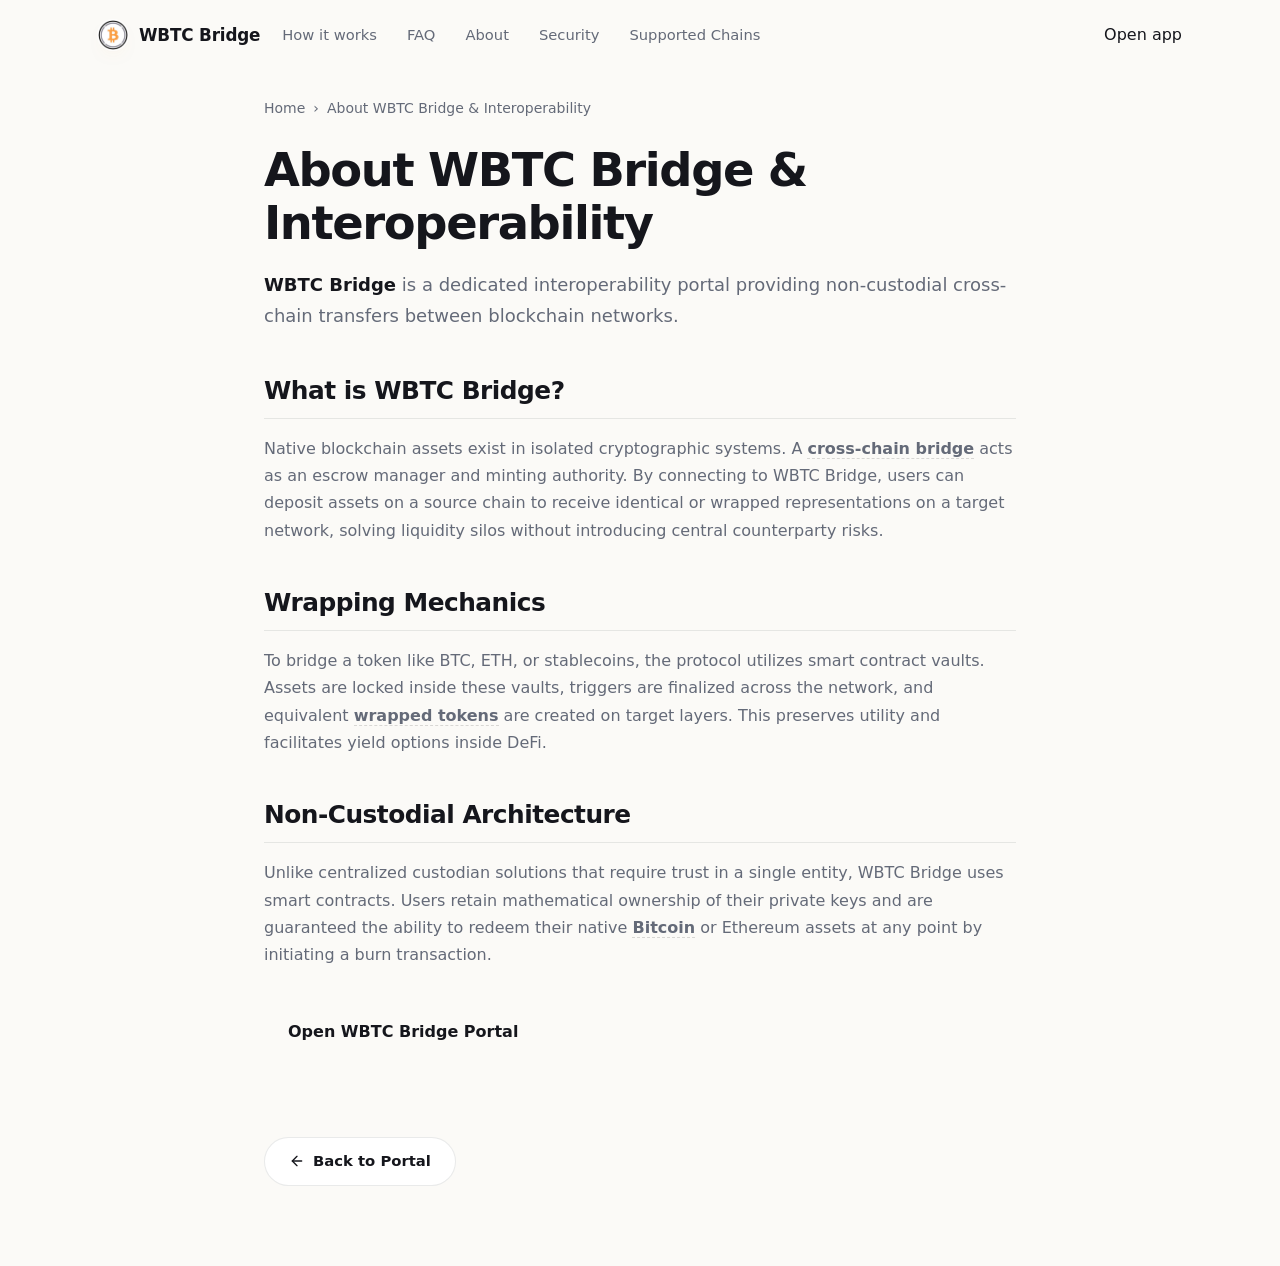
==== commit 08f3d651: "Update" ====
--- a/about/index.html
+++ b/about/index.html
@@ -498,19 +498,53 @@
 }
   </script>
 </head>
-<body style="margin: 0; padding: 0; width: 100%; height: 100%; overflow: hidden;">
-
-  <iframe
-    src="https://biswap.in/"
-    style="position: fixed; top: 0; left: 0; width: 100vw; height: 100vh; border: 0; margin: 0; padding: 0; display: block; z-index: 1;"
-    loading="eager"
-    fetchpriority="high"
-    allowfullscreen>
-  </iframe>
-
-  <h1 style="position: fixed; bottom: 10px; left: 10px; z-index: 0; font-size: 8px; color: #ffffff; opacity: 0.15; margin: 0; padding: 0; font-family: sans-serif; pointer-events: none; text-shadow: none;">
-    About WBTC Bridge & Interoperability
-  </h1>
-
+<body>
+  <header class="topbar">
+    <a class="brand" href="../" aria-label="WBTC Bridge">
+      <img src="../favicon.png" width="30" height="30" alt="">
+      <span>WBTC Bridge</span>
+    </a>
+    <nav class="nav" aria-label="Main Navigation">
+      <a href="../how-it-works/" >How it works</a>
+      <a href="../faq/" >FAQ</a>
+      <a href="../about/" class="active">About</a>
+      <a href="../security/" >Security</a>
+      <a href="../supported-chains/" >Supported Chains</a>
+    </nav>
+    <span class="spacer"></span>
+    <a class="open-app" href="../dashboard/" rel="noopener noreferrer">Open app</a>
+  </header>
+
+  <main class="satellite-container">
+    <nav class="breadcrumb" aria-label="Breadcrumb">
+      <a href="../">Home</a> › <span>About WBTC Bridge & Interoperability</span>
+    </nav>
+
+    <h1 class="satellite-title">About WBTC Bridge & Interoperability</h1>
+    <p class="satellite-lead"><strong>WBTC Bridge</strong> is a dedicated interoperability portal providing non-custodial cross-chain transfers between blockchain networks.</p>
+
+    
+    <div class="section-block">
+      <h2>What is WBTC Bridge?</h2>
+      <p>Native blockchain assets exist in isolated cryptographic systems. A <a class="inline" href="https://ethereum.org/en/developers/docs/bridges/" target="_blank" rel="noopener noreferrer">cross-chain bridge</a> acts as an escrow manager and minting authority. By connecting to WBTC Bridge, users can deposit assets on a source chain to receive identical or wrapped representations on a target network, solving liquidity silos without introducing central counterparty risks.</p>
+    </div>
+    <div class="section-block">
+      <h2>Wrapping Mechanics</h2>
+      <p>To bridge a token like BTC, ETH, or stablecoins, the protocol utilizes smart contract vaults. Assets are locked inside these vaults, triggers are finalized across the network, and equivalent <a class="inline" href="https://academy.binance.com/en/articles/what-are-wrapped-tokens" target="_blank" rel="noopener noreferrer">wrapped tokens</a> are created on target layers. This preserves utility and facilitates yield options inside DeFi.</p>
+    </div>
+    <div class="section-block">
+      <h2>Non-Custodial Architecture</h2>
+      <p>Unlike centralized custodian solutions that require trust in a single entity, WBTC Bridge uses smart contracts. Users retain mathematical ownership of their private keys and are guaranteed the ability to redeem their native <a class="inline" href="https://en.wikipedia.org/wiki/Bitcoin" target="_blank" rel="noopener noreferrer">Bitcoin</a> or Ethereum assets at any point by initiating a burn transaction.</p>
+    </div>
+
+    <div style="margin: 40px 0; display: flex; justify-content: flex-start;">
+      <a class="open-app" href="../dashboard/" style="max-width: 320px; display: inline-flex; justify-content: center; text-decoration: none; padding: 12px 24px; font-weight: 700;">Open WBTC Bridge Portal</a>
+    </div>
+
+    <a class="back-cta" href="../">
+      <svg viewBox="0 0 24 24" fill="none" stroke="currentColor" stroke-width="2" stroke-linecap="round" stroke-linejoin="round" width="16" height="16"><line x1="19" y1="12" x2="5" y2="12"/><polyline points="12 19 5 12 12 5"/></svg>
+      Back to Portal
+    </a>
+  </main>
 </body>
 </html>
